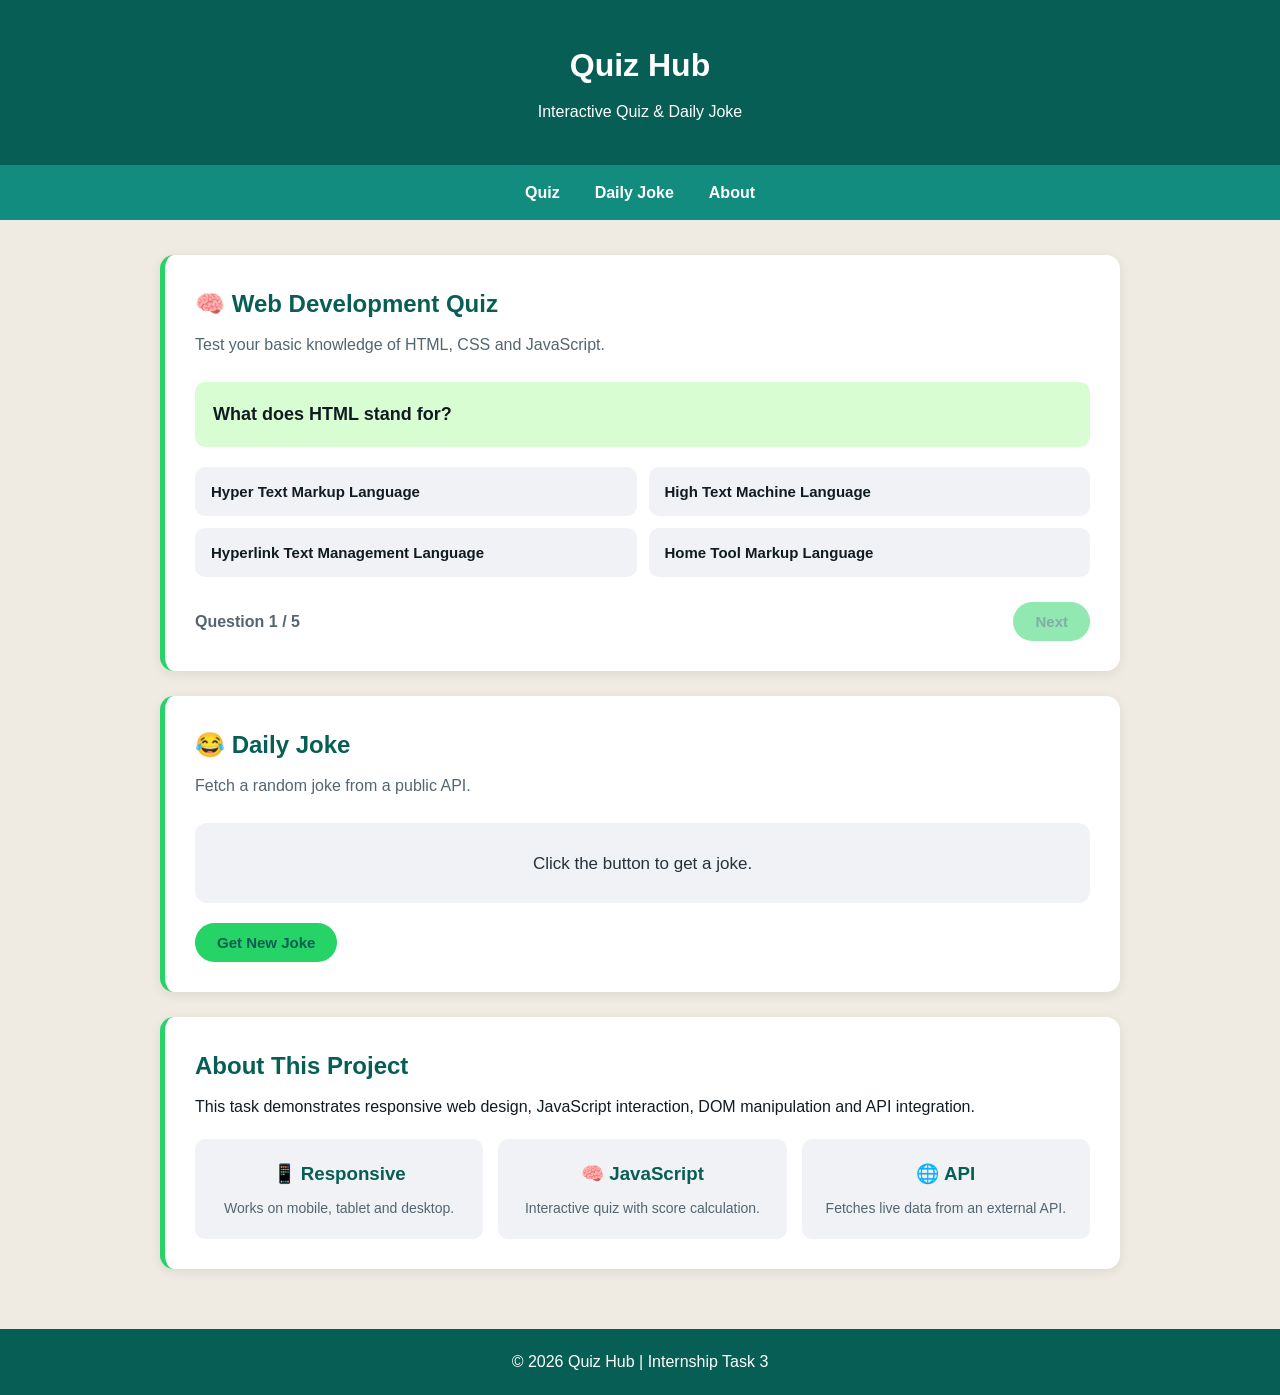
==== Project3/index.html @ b4dc9018 "add five intenship projects" ====
<!DOCTYPE html>
<html lang="en">

<head>

    <meta charset="UTF-8">

    <meta name="viewport"
          content="width=device-width, initial-scale=1.0">

    <title>Quiz Hub</title>

    <link rel="stylesheet" href="style.css">

    <script src="script.js" defer></script>

</head>

<body>

    <!-- ================= HEADER ================= -->

    <header>

        <div class="header-content">

            <h1>Quiz Hub</h1>

            <p>
                Interactive Quiz & Daily Joke
            </p>

        </div>

    </header>


    <!-- ================= NAVIGATION ================= -->

    <nav>

        <a href="#quiz">Quiz</a>

        <a href="#joke">Daily Joke</a>

        <a href="#about">About</a>

    </nav>


    <!-- ================= MAIN ================= -->

    <main>

        <div class="container">


            <!-- ================= QUIZ ================= -->

            <section id="quiz" class="card">

                <h2>🧠 Web Development Quiz</h2>

                <p class="description">
                    Test your basic knowledge of HTML,
                    CSS and JavaScript.
                </p>


                <!-- Question -->

                <div id="question-container">

                    <p id="question">
                        Question will appear here
                    </p>


                    <!-- Options -->

                    <div id="options">

                        <button class="option">
                            Option 1
                        </button>

                        <button class="option">
                            Option 2
                        </button>

                        <button class="option">
                            Option 3
                        </button>

                        <button class="option">
                            Option 4
                        </button>

                    </div>


                    <!-- Quiz Controls -->

                    <div class="quiz-controls">

                        <span id="questionNumber">
                            Question 1 / 5
                        </span>

                        <button id="nextBtn">
                            Next
                        </button>

                    </div>

                </div>


                <!-- Result -->

                <div id="result" class="result">

                    <h3>Quiz Completed!</h3>

                    <p id="score"></p>

                    <button id="restartBtn">
                        Restart Quiz
                    </button>

                </div>

            </section>



            <!-- ================= API SECTION ================= -->

            <section id="joke" class="card">

                <h2>😂 Daily Joke</h2>

                <p class="description">
                    Fetch a random joke from a public API.
                </p>


                <div class="joke-box">

                    <p id="jokeText">
                        Click the button to get a joke.
                    </p>

                </div>


                <button id="jokeBtn">
                    Get New Joke
                </button>

            </section>



            <!-- ================= ABOUT ================= -->

            <section id="about" class="card">

                <h2>About This Project</h2>

                <p>
                    This task demonstrates responsive
                    web design, JavaScript interaction,
                    DOM manipulation and API integration.
                </p>

                <div class="features">

                    <div class="feature">
                        <h3>📱 Responsive</h3>
                        <p>
                            Works on mobile, tablet
                            and desktop.
                        </p>
                    </div>

                    <div class="feature">
                        <h3>🧠 JavaScript</h3>
                        <p>
                            Interactive quiz with
                            score calculation.
                        </p>
                    </div>

                    <div class="feature">
                        <h3>🌐 API</h3>
                        <p>
                            Fetches live data from
                            an external API.
                        </p>
                    </div>

                </div>

            </section>

        </div>

    </main>


    <!-- ================= FOOTER ================= -->

    <footer>

        <p>
            © 2026 Quiz Hub |
            Internship Task 3
        </p>

    </footer>

</body>

</html>
---- Project3/style.css ----
/* =====================================
   GENERAL
===================================== */

* {
    margin: 0;
    padding: 0;
    box-sizing: border-box;
}

html {
    scroll-behavior: smooth;
}

body {

    min-height: 100vh;

    display: flex;

    flex-direction: column;

    font-family: Arial, sans-serif;

    background-color: #efeae2;

    color: #111b21;

    line-height: 1.6;
}


/* =====================================
   HEADER
===================================== */

header {

    background-color: #075e54;

    color: white;

    text-align: center;

    padding: 40px 20px;
}

header h1 {

    font-size: 32px;

    margin-bottom: 8px;
}

header p {

    font-size: 16px;
}


/* =====================================
   NAVIGATION
===================================== */

nav {

    background-color: #128c7e;

    display: flex;

    justify-content: center;

    align-items: center;

    gap: 35px;

    padding: 15px;

    position: sticky;

    top: 0;

    z-index: 10;
}

nav a {

    color: white;

    text-decoration: none;

    font-weight: bold;

    transition: 0.2s;
}

nav a:hover {

    color: #d9fdd3;

    transform: translateY(-1px);
}


/* =====================================
   MAIN
===================================== */

main {

    flex: 1;

    width: 100%;

    max-width: 1000px;

    margin: 35px auto;

    padding: 0 20px;
}


/* =====================================
   CARD
===================================== */

.card {

    background-color: white;

    padding: 30px;

    margin-bottom: 25px;

    border-radius: 14px;

    border-left: 5px solid #25d366;

    box-shadow:
        0 3px 12px rgba(0, 0, 0, 0.08);
}

.card h2 {

    color: #075e54;

    margin-bottom: 8px;
}

.description {

    color: #54656f;

    margin-bottom: 25px;
}


/* =====================================
   QUIZ
===================================== */

#question-container {

    margin-top: 20px;
}

#question {

    background-color: #d9fdd3;

    padding: 18px;

    border-radius: 10px;

    font-size: 18px;

    font-weight: bold;

    margin-bottom: 20px;
}


/* =====================================
   OPTIONS
===================================== */

#options {

    display: grid;

    grid-template-columns: 1fr 1fr;

    gap: 12px;
}

.option {

    background-color: #f0f2f5;

    color: #111b21;

    border: 2px solid transparent;

    border-radius: 10px;

    padding: 14px;

    text-align: left;

    cursor: pointer;

    font-size: 15px;

    transition: 0.2s;
}

.option:hover {

    background-color: #d9fdd3;

    border-color: #25d366;
}


/* Correct answer */

.option.correct {

    background-color: #25d366;

    color: #075e54;

    border-color: #075e54;
}


/* Wrong answer */

.option.wrong {

    background-color: #ffcdd2;

    color: #b71c1c;

    border-color: #d32f2f;
}


/* =====================================
   QUIZ CONTROLS
===================================== */

.quiz-controls {

    display: flex;

    justify-content: space-between;

    align-items: center;

    margin-top: 25px;
}

#questionNumber {

    color: #54656f;

    font-weight: bold;
}


/* =====================================
   BUTTONS
===================================== */

button {

    background-color: #25d366;

    color: #075e54;

    border: none;

    padding: 11px 22px;

    border-radius: 25px;

    cursor: pointer;

    font-size: 15px;

    font-weight: bold;

    transition: 0.2s;
}

button:hover {

    background-color: #1ebe5d;

    transform: translateY(-1px);
}

button:disabled {

    opacity: 0.5;

    cursor: not-allowed;

    transform: none;
}


/* =====================================
   RESULT
===================================== */

.result {

    display: none;

    text-align: center;

    margin-top: 25px;

    padding: 25px;

    background-color: #d9fdd3;

    border-radius: 12px;
}

.result h3 {

    color: #075e54;

    margin-bottom: 10px;
}


/* =====================================
   API / JOKE
===================================== */

.joke-box {

    background-color: #f0f2f5;

    border-radius: 12px;

    padding: 25px;

    margin-bottom: 20px;

    min-height: 80px;

    display: flex;

    align-items: center;

    justify-content: center;

    text-align: center;
}

#jokeText {

    font-size: 17px;

    color: #263238;
}


/* =====================================
   FEATURES
===================================== */

.features {

    display: grid;

    grid-template-columns:
        repeat(3, 1fr);

    gap: 15px;

    margin-top: 20px;
}

.feature {

    background-color: #f0f2f5;

    padding: 20px;

    border-radius: 10px;

    text-align: center;
}

.feature h3 {

    color: #075e54;

    margin-bottom: 8px;
}

.feature p {

    color: #54656f;

    font-size: 14px;
}


/* =====================================
   FOOTER
===================================== */

footer {

    background-color: #075e54;

    color: white;

    text-align: center;

    padding: 20px;

    width: 100%;

    margin-top: auto;

    flex-shrink: 0;
}


/* =====================================
   TABLET
===================================== */

@media (max-width: 800px) {

    header h1 {

        font-size: 28px;
    }

    main {

        margin: 25px auto;
    }

    .features {

        grid-template-columns: 1fr 1fr;
    }

}


/* =====================================
   MOBILE
===================================== */

@media (max-width: 600px) {

    header {

        padding: 30px 15px;
    }

    header h1 {

        font-size: 24px;
    }

    nav {

        gap: 15px;

        flex-wrap: wrap;
    }

    nav a {

        font-size: 14px;
    }

    main {

        margin: 20px auto;

        padding: 0 12px;
    }

    .card {

        padding: 20px;
    }

    #options {

        grid-template-columns: 1fr;
    }

    .features {

        grid-template-columns: 1fr;
    }

    .quiz-controls {

        flex-direction: column;

        gap: 15px;
    }

}


/* =====================================
   VERY SMALL SCREEN
===================================== */

@media (max-width: 400px) {

    header h1 {

        font-size: 21px;
    }

    .card {

        padding: 15px;
    }

    #question {

        font-size: 16px;
    }

    button {

        width: 100%;
    }

}
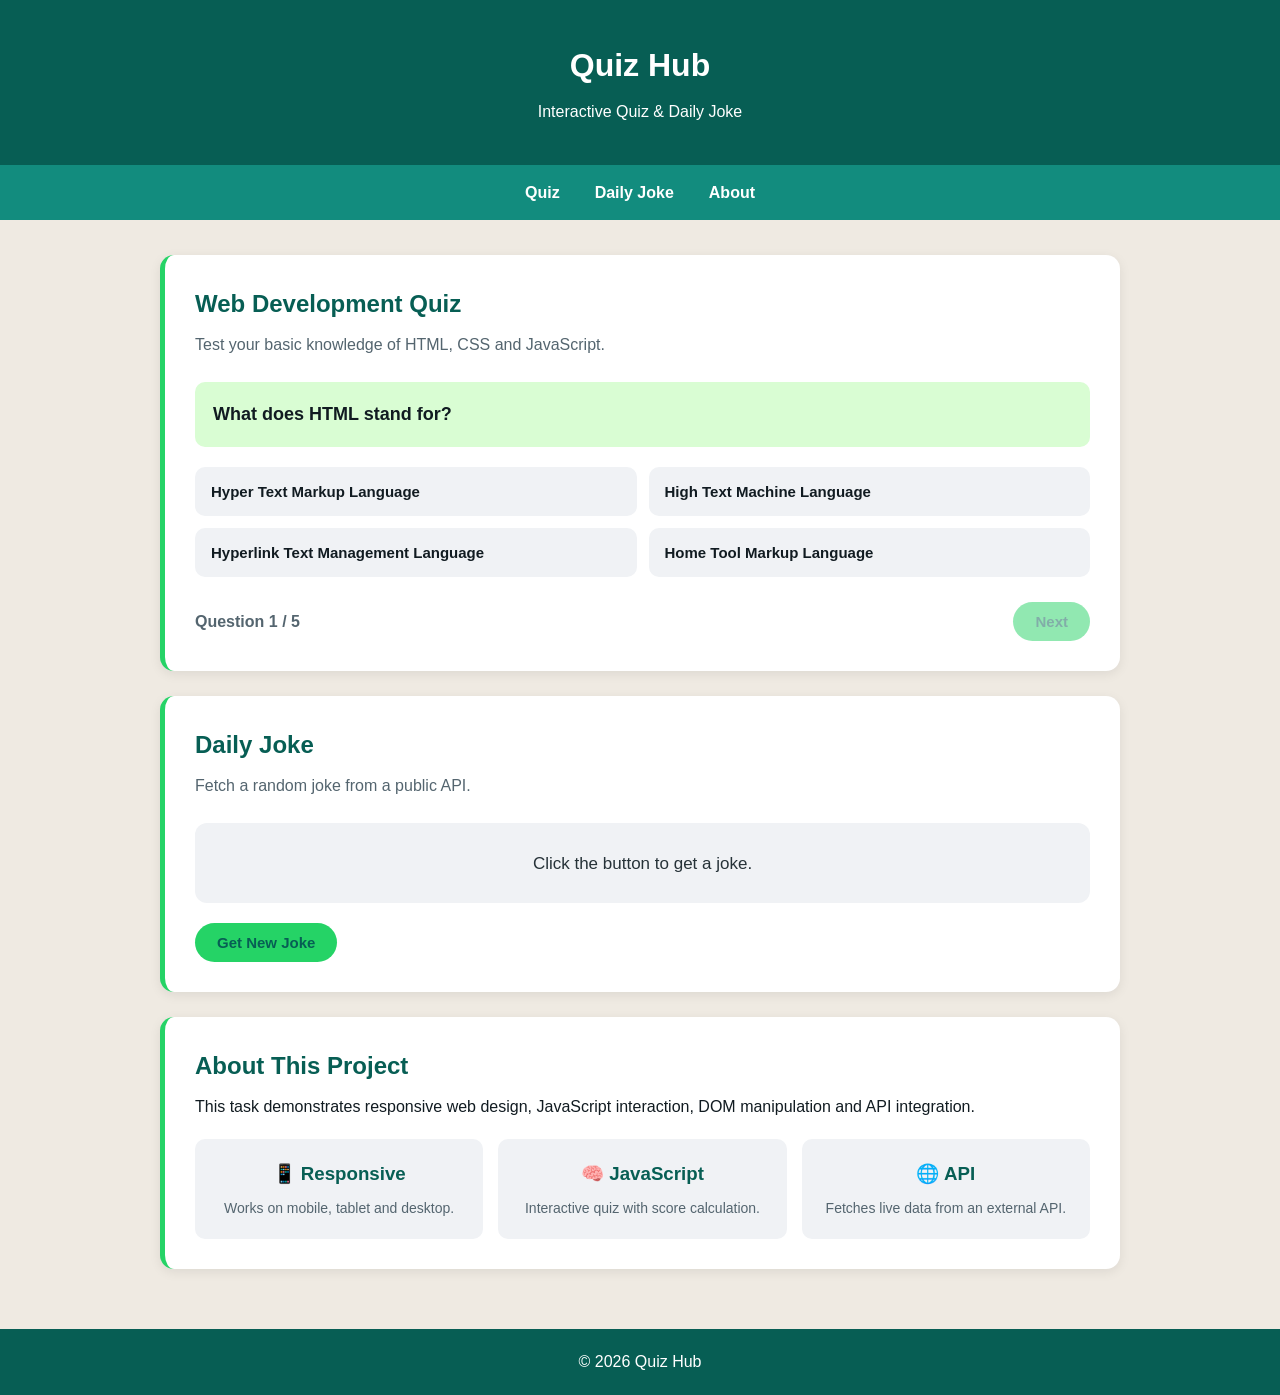
==== commit 391d8e3c: "Created" ====
--- a/Project3/index.html
+++ b/Project3/index.html
@@ -59,7 +59,7 @@
 
             <section id="quiz" class="card">
 
-                <h2>🧠 Web Development Quiz</h2>
+                <h2> Web Development Quiz</h2>
 
                 <p class="description">
                     Test your basic knowledge of HTML,
@@ -138,7 +138,7 @@
 
             <section id="joke" class="card">
 
-                <h2>😂 Daily Joke</h2>
+                <h2> Daily Joke</h2>
 
                 <p class="description">
                     Fetch a random joke from a public API.
@@ -214,8 +214,7 @@
     <footer>
 
         <p>
-            © 2026 Quiz Hub |
-            Internship Task 3
+            © 2026 Quiz Hub
         </p>
 
     </footer>
